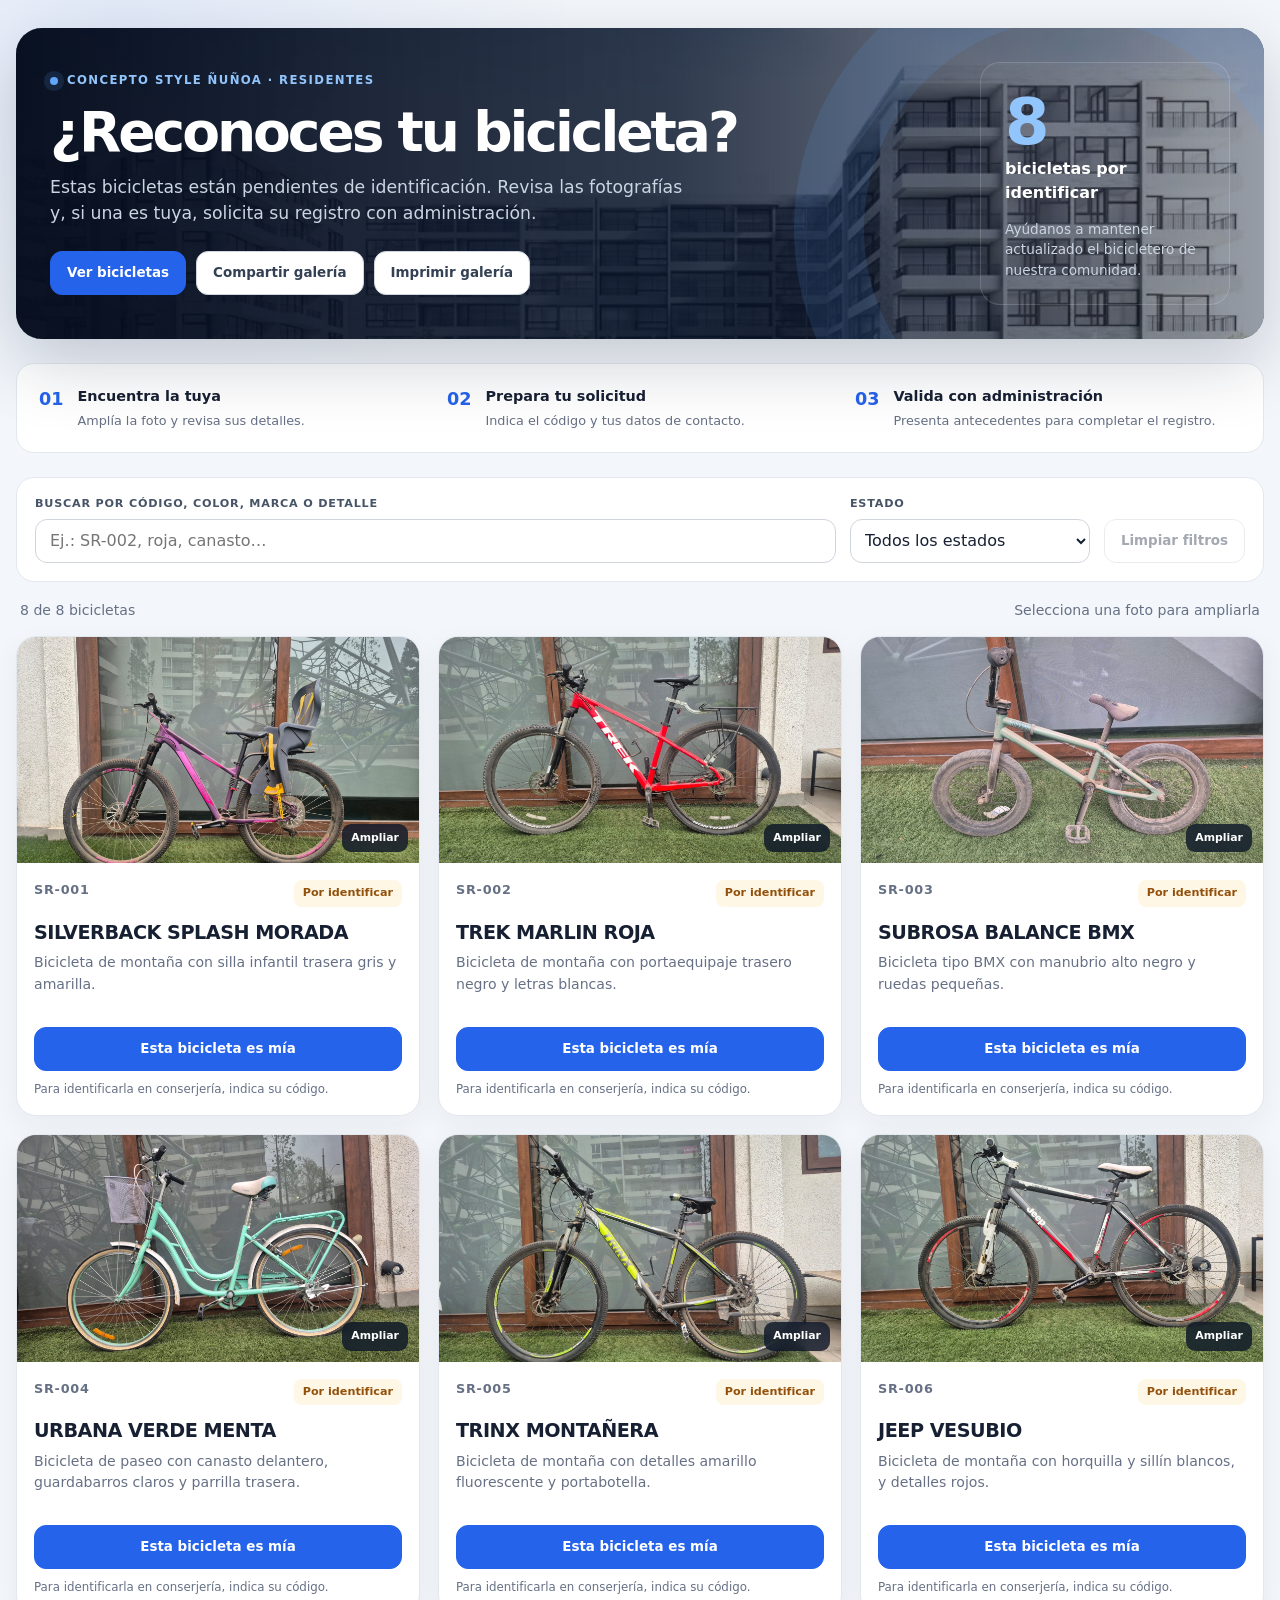
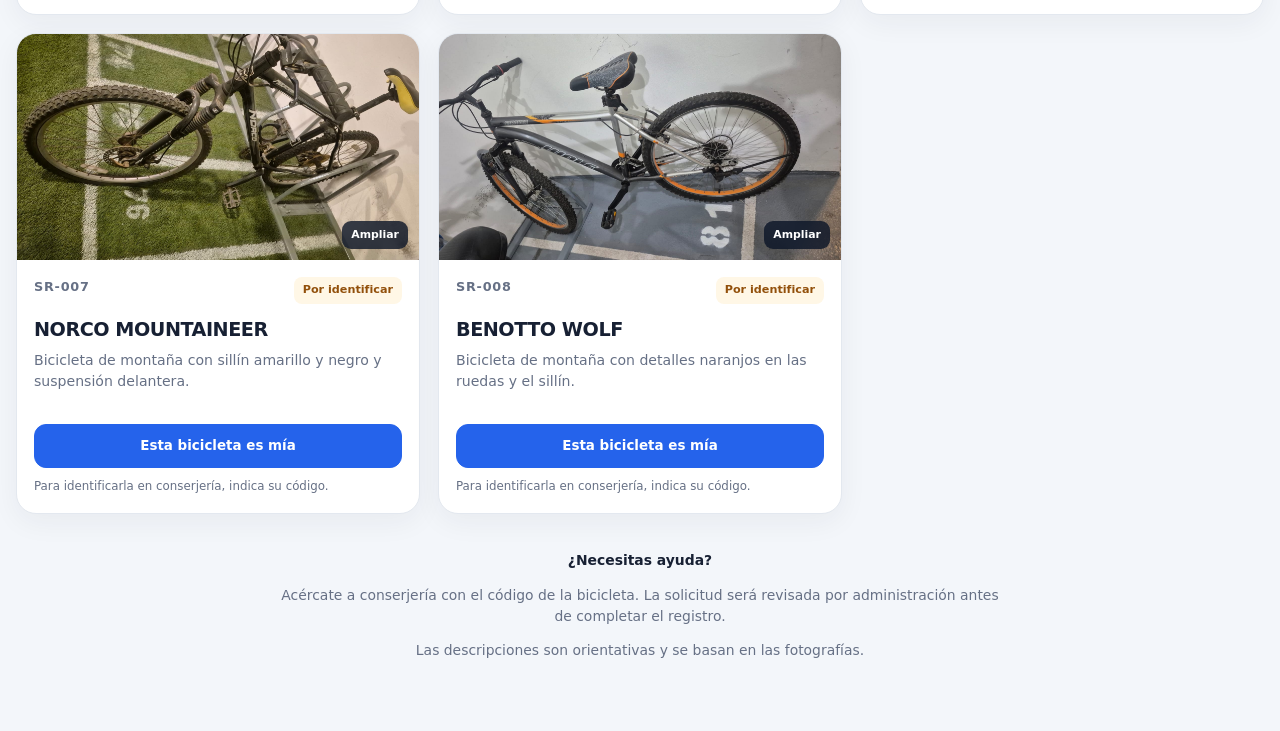
==== por-identificar.html @ 9481376e "Actualizacion" ====
<!doctype html>
<html lang="es">
<head>
  <meta charset="UTF-8">
  <meta name="viewport" content="width=device-width,initial-scale=1">
  <meta name="description" content="Revisa las bicicletas pendientes de identificación de Concepto Style Ñuñoa y solicita su registro con administración.">
  <title>¿Reconoces tu bicicleta? · Concepto Style</title>
  <link rel="stylesheet" href="./styles.css">
  <link rel="stylesheet" href="./por-identificar.css">
  <script src="./por-identificar-data.js" defer></script>
  <script src="./por-identificar.js" defer></script>
</head>
<body class="identification-page">
  <a class="skip" href="#galeria">Saltar a las bicicletas</a>
  <main class="page">
    <header class="hero">
      <div class="hero-inner identification-hero">
        <div>
          <p class="eyebrow">Concepto Style Ñuñoa · Residentes</p>
          <h1>¿Reconoces tu bicicleta?</h1>
          <p class="intro">Estas bicicletas están pendientes de identificación. Revisa las fotografías y, si una es tuya, solicita su registro con administración.</p>
          <div class="hero-actions"><a class="button primary-button" href="#galeria">Ver bicicletas</a><button class="button" id="shareGallery" type="button">Compartir galería</button><button class="button" id="printGallery" type="button">Imprimir galería</button></div>
        </div>
        <aside class="identification-summary"><strong id="pendingCount">—</strong><span>bicicletas por identificar</span><p>Ayúdanos a mantener actualizado el bicicletero de nuestra comunidad.</p></aside>
      </div>
    </header>
    <ol class="claim-steps" aria-label="Cómo identificar tu bicicleta">
      <li><b>01</b><div><strong>Encuentra la tuya</strong><span>Amplía la foto y revisa sus detalles.</span></div></li>
      <li><b>02</b><div><strong>Prepara tu solicitud</strong><span>Indica el código y tus datos de contacto.</span></div></li>
      <li><b>03</b><div><strong>Valida con administración</strong><span>Presenta antecedentes para completar el registro.</span></div></li>
    </ol>
    <section class="gallery-controls" aria-label="Buscar bicicletas">
      <div class="field"><label for="bikeSearch">Buscar por código, color, marca o detalle</label><input class="control" id="bikeSearch" type="search" placeholder="Ej.: SR-002, roja, canasto…" autocomplete="off"></div>
      <div class="field"><label for="bikeStatus">Estado</label><select class="control" id="bikeStatus"><option value="">Todos los estados</option><option value="pendiente">Por identificar</option><option value="revision">Solicitud en revisión</option><option value="registrada">Registrada</option></select></div>
      <button class="button" id="resetGallery" type="button" disabled>Limpiar filtros</button>
    </section>
    <div class="results"><p id="gallerySummary" aria-live="polite">Cargando fotografías…</p><span>Selecciona una foto para ampliarla</span></div>
    <section class="cards identification-cards" id="galeria" aria-label="Bicicletas por identificar" aria-busy="true"></section>
    <noscript><p class="notice">Activa JavaScript para ver la galería. También puedes consultar las fotografías en conserjería.</p></noscript>
    <footer class="identification-footer"><strong>¿Necesitas ayuda?</strong><p>Acércate a conserjería con el código de la bicicleta. La solicitud será revisada por administración antes de completar el registro.</p><p>Las descripciones son orientativas y se basan en las fotografías.</p></footer>
  </main>

  <dialog class="viewer" id="photoViewer" aria-labelledby="photoCaption">
    <div class="viewer-shell"><button class="viewer-close" id="closePhoto" type="button" aria-label="Cerrar imagen">×</button><img class="viewer-image" id="fullPhoto" alt=""><p class="viewer-caption" id="photoCaption"></p><div class="photo-navigation" id="photoNavigation" hidden><button class="button" id="previousPhoto" type="button">Anterior</button><span id="photoPosition"></span><button class="button" id="nextPhoto" type="button">Siguiente</button></div></div>
  </dialog>

  <dialog class="claim-dialog" id="claimDialog" aria-labelledby="claimTitle" aria-describedby="claimIntro">
    <div class="claim-heading"><p class="eyebrow">Solicitud de identificación</p><button class="button" id="closeClaim" type="button" aria-label="Cerrar solicitud">Cerrar</button></div>
    <h2 id="claimTitle">Esta bicicleta es mía</h2>
    <p id="claimIntro"></p>
    <form id="claimForm">
      <div class="claim-fields">
        <div class="field"><label for="claimName">Nombre completo</label><input class="control" id="claimName" name="nombre" required maxlength="100" autocomplete="name"></div>
        <div class="field"><label for="claimApartment">Departamento</label><input class="control" id="claimApartment" name="departamento" required maxlength="20" autocomplete="off"></div>
        <div class="field full-field"><label for="claimContact">Teléfono o correo de contacto</label><input class="control" id="claimContact" name="contacto" required maxlength="120" autocomplete="off"></div>
        <div class="field full-field"><label for="claimEvidence">¿Cómo puedes acreditar que es tuya?</label><textarea class="control" id="claimEvidence" name="antecedentes" required minlength="10" maxlength="1000" rows="3" placeholder="Ej.: tengo una fotografía anterior o la llave del candado. Presenta esos antecedentes a administración."></textarea></div>
      </div>
      <label class="claim-consent"><input id="claimConsent" type="checkbox" required> Entiendo que administración debe verificar la propiedad antes de completar el registro.</label>
      <p class="privacy-note">Tus datos no se publican ni se guardan en esta galería. Se usan para preparar el mensaje que tú entregarás a administración.</p>
      <button class="button primary-button" type="submit">Preparar solicitud</button>
    </form>
    <section class="claim-result" id="claimResult" hidden aria-labelledby="resultTitle">
      <h3 id="resultTitle" tabindex="-1">Solicitud preparada · aún no enviada</h3>
      <p id="deliveryHelp">Copia el mensaje y envialo al WhatsApp de conserjería.</p>
      <label for="claimMessage">Mensaje para conserjería</label><textarea class="control" id="claimMessage" readonly rows="9"></textarea>
      <div class="claim-actions"><button class="button primary-button" id="copyClaim" type="button">Copiar solicitud</button><a class="button whatsapp-button" id="whatsappClaim" target="_blank" rel="noopener noreferrer" hidden>Abrir WhatsApp de conserjería</a></div>
      <p id="claimFeedback" class="action-feedback" role="status"></p>
    </section>
  </dialog>

  <dialog class="claim-dialog share-dialog" id="shareDialog" aria-labelledby="shareTitle">
    <h2 id="shareTitle">Compartir con residentes</h2><p id="shareHelp"></p>
    <label for="galleryLink">Enlace de la galería</label><input class="control" id="galleryLink" readonly>
    <div class="claim-actions"><button class="button primary-button" id="copyGalleryLink" type="button">Copiar enlace</button><button class="button" id="closeShare" type="button">Cerrar</button></div><p id="shareFeedback" role="status"></p>
  </dialog>
</body>
</html>
---- styles.css ----
:root{color-scheme:light;--ink:#172033;--muted:#667085;--line:#e3e8ef;--panel:#fff;--canvas:#f3f6fa;--navy:#0b1730;--blue:#2563eb;--blue-soft:#eff6ff;--green:#0f9f6e;--green-soft:#ecfdf5;--amber:#b85f06;--amber-soft:#fff7e6;--danger:#b42318;--shadow:0 18px 50px rgba(29,41,57,.08)}
*{box-sizing:border-box}html{scroll-behavior:smooth}html,body{max-width:100%;overflow-x:hidden}
body{margin:0;min-height:100vh;background:radial-gradient(circle at 10% 0%,rgba(37,99,235,.08),transparent 28rem),var(--canvas);color:var(--ink);font-family:Inter,ui-sans-serif,system-ui,-apple-system,'Segoe UI',sans-serif;line-height:1.5}
button,input,select{font:inherit}.skip{position:fixed;top:10px;left:10px;z-index:100;padding:9px 13px;border-radius:9px;background:#fff;color:var(--blue);font-weight:800;transform:translateY(-160%)}.skip:focus{transform:none}
.page{width:min(1440px,calc(100% - 32px));margin:auto;padding:28px 0 56px}
.hero{position:relative;isolation:isolate;overflow:hidden;border-radius:26px;background:var(--navy);box-shadow:0 24px 70px rgba(11,23,48,.2);color:#fff}
.hero:before{position:absolute;inset:0;z-index:-2;background:linear-gradient(90deg,rgba(5,13,30,.98),rgba(7,20,43,.84) 52%,rgba(7,20,43,.42)),url('./images/edificio.png') center/cover;content:''}
.hero:after{position:absolute;right:-90px;bottom:-170px;z-index:-1;width:420px;height:420px;border:70px solid rgba(96,165,250,.13);border-radius:50%;content:''}
.hero-inner{display:grid;grid-template-columns:minmax(0,1fr) minmax(420px,.85fr);gap:36px;align-items:end;min-height:270px;padding:34px}
.eyebrow{display:flex;gap:9px;align-items:center;margin:0 0 14px;color:#93c5fd;font-size:.73rem;font-weight:850;letter-spacing:.12em;text-transform:uppercase}.eyebrow:before{width:8px;height:8px;border-radius:50%;background:#60a5fa;box-shadow:0 0 0 6px rgba(96,165,250,.13);content:''}
h1{margin:0;font-size:clamp(2rem,4vw,3.65rem);line-height:1.02;letter-spacing:-.055em}.intro{max-width:640px;margin:15px 0 0;color:#cbd5e1;font-size:clamp(.95rem,1.5vw,1.08rem)}.meta{display:flex;flex-wrap:wrap;gap:8px 18px;margin-top:22px;color:#94a3b8;font-size:.78rem}
.stats{display:grid;grid-template-columns:repeat(2,minmax(0,1fr));gap:12px}.stat{min-height:92px;padding:16px 18px;border:1px solid rgba(255,255,255,.13);border-radius:16px;background:rgba(9,20,42,.72);backdrop-filter:blur(14px)}.stat span{display:block;margin-bottom:4px;color:#9fb0c8;font-size:.7rem;font-weight:800;letter-spacing:.07em;text-transform:uppercase}.stat strong{font-size:1.8rem;letter-spacing:-.04em}.stat.occupied strong{color:#6ee7b7}.stat.available strong{color:#fda4af}.stat.visible strong{color:#93c5fd}
.toolbar{position:sticky;top:12px;z-index:20;display:grid;grid-template-columns:minmax(250px,1.4fr) repeat(3,minmax(150px,.65fr)) auto;gap:12px;align-items:end;margin-top:22px;padding:18px;border:1px solid rgba(227,232,239,.9);border-radius:20px;background:rgba(255,255,255,.94);box-shadow:var(--shadow);backdrop-filter:blur(16px)}
.field{min-width:0}.field label{display:block;margin-bottom:6px;color:#475467;font-size:.7rem;font-weight:850;letter-spacing:.07em;text-transform:uppercase}.control{width:100%;min-width:0;max-width:100%;height:44px;border:1px solid #d0d5dd;border-radius:12px;outline:0;background:#fff;color:var(--ink)}input.control{padding:0 14px}select.control{padding:0 10px}.control:focus{border-color:#84adff;box-shadow:0 0 0 4px rgba(37,99,235,.12)}
.button{height:44px;padding:0 16px;border:1px solid #d0d5dd;border-radius:12px;background:#fff;color:#344054;cursor:pointer;font-size:.84rem;font-weight:800;white-space:nowrap}.button:hover:not(:disabled){background:#f8fafc}.button:disabled{cursor:default;opacity:.45}
.results{display:flex;gap:18px;align-items:center;justify-content:space-between;min-height:54px;padding:14px 4px 10px;color:var(--muted);font-size:.88rem}.results strong{color:#344054}.legend{display:flex;gap:14px}.legend span{display:flex;gap:7px;align-items:center}.dot{width:8px;height:8px;border-radius:50%;background:var(--green)}.dot.free{background:var(--danger)}
.notice{margin-bottom:18px;padding:16px 18px;border:1px solid #fda29b;border-radius:14px;background:#fff1f0;color:var(--danger)}.cards{display:grid;grid-template-columns:repeat(auto-fill,minmax(min(100%,300px),1fr));gap:18px}
.card{display:flex;min-width:0;min-height:390px;overflow:hidden;flex-direction:column;border:1px solid var(--line);border-radius:20px;background:var(--panel);box-shadow:0 8px 28px rgba(29,41,57,.055);transition:.2s}.card:hover{border-color:#c8d3e1;box-shadow:0 18px 42px rgba(29,41,57,.11);transform:translateY(-3px)}
.media{position:relative;display:grid;height:178px;overflow:hidden;place-items:center;background:linear-gradient(135deg,rgba(37,99,235,.08),transparent),#e9eef5}.media img{width:100%;height:100%;object-fit:cover;transition:transform .35s}.card:hover .media img{transform:scale(1.035)}
.image-button{position:relative;width:100%;height:100%;overflow:hidden;padding:0;border:0;background:transparent;cursor:zoom-in}.image-button:focus-visible{outline:4px solid #60a5fa;outline-offset:-4px}.default-media img{object-fit:contain;padding:24px}.zoom-hint{position:absolute;right:11px;bottom:11px;padding:6px 9px;border-radius:9px;background:rgba(8,18,38,.78);color:#fff;font-size:.68rem;font-weight:800;opacity:0;transform:translateY(5px);transition:.2s;backdrop-filter:blur(7px)}.image-button:hover .zoom-hint,.image-button:focus-visible .zoom-hint{opacity:1;transform:none}
.fallback{max-width:240px;padding:18px;color:#7a889b;text-align:center;font-size:.8rem}.fallback b{display:block;font-size:1.6rem;opacity:.55}
.card-body{display:flex;flex:1;flex-direction:column;padding:17px}.card-top{display:flex;gap:14px;align-items:flex-start;justify-content:space-between}.space-label{display:block;color:#98a2b3;font-size:.66rem;font-weight:850;letter-spacing:.1em;text-transform:uppercase}.space-number{margin:0;font-size:1.55rem;line-height:1.1;letter-spacing:-.04em}
.badge{display:inline-flex;gap:7px;align-items:center;padding:6px 9px;border-radius:999px;background:transparent;color:#08734f;font-size:.65rem;font-weight:900;letter-spacing:.04em}.badge:before{width:7px;height:7px;border-radius:50%;background:var(--green);content:''}.badge.free{background:transparent;color:var(--danger)}.badge.free:before{background:var(--danger)}
.zone{align-self:flex-start;margin:15px 0 13px;padding:6px 9px;border-radius:8px;background:var(--blue-soft);color:#1d4ed8;font-size:.68rem;font-weight:850}.details{display:grid;grid-template-columns:1fr 1fr;margin:0;border-top:1px solid #edf0f4}.detail{min-width:0;padding:11px 8px 9px 0;border-bottom:1px solid #edf0f4}.detail:nth-child(even){padding-left:10px}.detail dt{margin:0 0 2px;color:#98a2b3;font-size:.67rem}.detail dd{overflow-wrap:anywhere;margin:0;color:#344054;font-size:.8rem;font-weight:680}.detail dd.missing{color:#b2bac6;font-weight:520}
.observation{margin:13px 0 0;padding:10px 11px;border-left:3px solid #f59e0b;border-radius:0 9px 9px 0;background:#fffbeb;color:#7c4a03;font-size:.74rem}.state{grid-column:1/-1;padding:60px 24px;border:1px dashed #cbd5e1;border-radius:20px;background:rgba(255,255,255,.66);color:var(--muted);text-align:center}.state strong{display:block;margin-bottom:4px;color:#344054}.spinner{width:28px;height:28px;margin:0 auto 12px;border:3px solid #dbe4f0;border-top-color:var(--blue);border-radius:50%;animation:spin .8s linear infinite}
.viewer{width:min(94vw,1100px);max-width:none;padding:0;border:0;border-radius:20px;background:#071227;color:#fff;box-shadow:0 30px 100px rgba(2,6,23,.5)}.viewer::backdrop{background:rgba(2,6,23,.82);backdrop-filter:blur(5px)}.viewer-shell{position:relative;display:grid;min-height:260px;place-items:center;padding:48px 24px 18px}.viewer-image{display:block;max-width:100%;max-height:78vh;border-radius:12px;object-fit:contain}.viewer-close{position:absolute;top:12px;right:12px;width:38px;height:38px;border:1px solid rgba(255,255,255,.2);border-radius:50%;background:rgba(255,255,255,.1);color:#fff;cursor:pointer;font-size:1.45rem;line-height:1}.viewer-close:hover,.viewer-close:focus-visible{background:#fff;color:#071227}.viewer-caption{margin:14px 0 0;color:#cbd5e1;font-size:.84rem;text-align:center}
[hidden]{display:none!important}@keyframes spin{to{transform:rotate(360deg)}}
@media(max-width:1060px){.hero-inner{grid-template-columns:1fr}.toolbar{grid-template-columns:1fr 1fr}.search-field{grid-column:1/-1}}
@media(max-width:680px){.page{width:calc(100% - 20px);padding-top:10px}.hero{border-radius:20px}.hero-inner{min-height:0;padding:25px 20px}.stat{min-height:78px;padding:13px}.stat strong{font-size:1.45rem}.toolbar{position:static;grid-template-columns:1fr;padding:14px}.search-field{grid-column:auto}.results{align-items:flex-start;flex-direction:column;gap:7px}.cards{grid-template-columns:1fr}}
@media(prefers-reduced-motion:reduce){*,*:before,*:after{scroll-behavior:auto!important;transition-duration:.01ms!important;animation-duration:.01ms!important}}

.card .space-label,.card .detail dt,.card .detail dd.missing{color:#667085}

/* Sello junto al estado ocupado. */
.badge{min-height:40px;flex-shrink:0;white-space:nowrap}
.badge:not(.free)::before{content:none}
.verified-icon{display:block;width:28px;height:28px;flex-shrink:0}

/* Acceso destacado a la galeria para residentes. */
a.button{display:inline-flex;align-items:center;justify-content:center;text-decoration:none}
.primary-button{background:var(--blue);border-color:var(--blue);color:#fff}
.primary-button:hover:not(:disabled){background:#1d4ed8;border-color:#1d4ed8;color:#fff}
.identify-banner{display:flex;align-items:center;justify-content:space-between;gap:20px;margin-top:22px;padding:20px 24px;border:1px solid #dbe5f3;border-radius:18px;background:#eff6ff;animation:identify-highlight 2.4s ease-in-out infinite}
.identify-banner strong{color:var(--navy);font-size:1.1rem}.identify-banner p{margin:4px 0 0;color:#475467;font-size:.85rem}
button:focus-visible,a:focus-visible{outline:3px solid #60a5fa;outline-offset:3px}
@keyframes identify-highlight{
  0%,15%,100%{background-color:#eff6ff;border-color:#bfdbfe;box-shadow:0 0 0 0 rgba(59,130,246,0),0 4px 16px rgba(37,99,235,.03)}
  45%,65%{background-color:#bfdbfe;border-color:#60a5fa;box-shadow:0 0 0 3px rgba(59,130,246,.12),0 6px 20px rgba(37,99,235,.10)}
}
@media(max-width:680px){.identify-banner{align-items:stretch;flex-direction:column;padding:18px}.identify-banner .button{height:auto;min-height:44px;white-space:normal;text-align:center}}
@media(prefers-reduced-motion:reduce){.identify-banner{animation:none!important;background-color:#eff6ff;border-color:#dbe5f3}}
---- por-identificar.css ----
.identification-hero{grid-template-columns:minmax(0,1fr) 250px;align-items:center;min-height:310px}
.identification-hero h1{max-width:720px;font-size:clamp(2.2rem,4.3vw,3.8rem)}
.hero-actions,.claim-actions,.photo-navigation{display:flex;flex-wrap:wrap;gap:10px;align-items:center;margin-top:24px}
.identification-summary{padding:24px;border:1px solid #ffffff25;border-radius:20px;background:#ffffff09}
.identification-summary strong{display:block;font-size:4rem;line-height:1.1;color:#93c5fd;letter-spacing:-.06em}
.identification-summary span{font-weight:700}.identification-summary p{color:#cbd5e1;font-size:.85rem;margin-bottom:0}
.claim-steps{display:grid;grid-template-columns:repeat(3,1fr);gap:22px;list-style:none;margin:24px 0;padding:22px;background:#fff;border:1px solid var(--line);border-radius:18px}
.claim-steps li{display:flex;gap:14px;align-items:flex-start}.claim-steps b{color:var(--blue);font-size:1.1rem}.claim-steps strong,.claim-steps span{display:block}.claim-steps strong{font-size:.9rem}.claim-steps span{margin-top:3px;color:var(--muted);font-size:.8rem}
.gallery-controls{display:grid;grid-template-columns:1fr 240px auto;gap:14px;align-items:end;padding:18px;border:1px solid var(--line);border-radius:18px;background:#fff}
.identification-page .results p{margin:0}.identification-cards{grid-template-columns:repeat(auto-fill,minmax(min(100%,340px),1fr))}
.identification-cards .media{height:auto;aspect-ratio:16/9}.identification-cards .media img{object-fit:contain}.identification-cards .zoom-hint{opacity:1;transform:none}
.identification-cards .card{min-height:0}.bike-code{font-weight:850;font-size:.8rem;color:var(--muted);letter-spacing:.06em}
.bike-title{margin:12px 0 5px;font-size:1.2rem;letter-spacing:-.025em}.bike-description{margin:0 0 16px;color:var(--muted);font-size:.88rem;flex:1}
.bike-state{display:inline-flex;padding:5px 9px;border-radius:8px;background:var(--amber-soft);color:#92500b;font-weight:750;font-size:.7rem}.bike-state.revision{background:#eff6ff;color:#1d4ed8}.bike-state.registrada{background:var(--green-soft);color:#08734f}
.bike-claim{width:100%;margin-top:16px}.bike-caption{margin:10px 0 0;color:var(--muted);font-size:.74rem}.identification-footer{max-width:720px;margin:36px auto 0;text-align:center;color:var(--muted);font-size:.87rem}.identification-footer strong{color:var(--ink)}
.claim-dialog{width:min(620px,calc(100% - 24px));max-height:90vh;padding:26px;border:1px solid var(--line);border-radius:20px;color:var(--ink);background:#fff;box-shadow:var(--shadow)}
.claim-dialog::backdrop{background:#071227bf;backdrop-filter:blur(4px)}.claim-heading{display:flex;align-items:center;justify-content:space-between;gap:10px}.claim-heading .eyebrow{color:#1d4ed8;margin:0}.claim-heading .eyebrow:before{display:none}.claim-dialog h2{margin:18px 0 8px;font-size:1.65rem;letter-spacing:-.04em}.claim-dialog p{color:var(--muted);font-size:.87rem}
.claim-fields{display:grid;grid-template-columns:1fr 120px;gap:14px;margin-top:22px}.full-field{grid-column:1/-1}textarea.control{height:auto;padding:12px;resize:vertical;font:inherit;font-size:.9rem}.claim-consent{display:flex;gap:10px;align-items:flex-start;margin:18px 0 0;font-size:.83rem}.claim-consent input{margin-top:4px;accent-color:var(--blue);flex-shrink:0}.privacy-note{font-size:.78rem!important}.claim-result{margin-top:24px;padding-top:16px;border-top:1px solid var(--line)}.claim-result h3{font-size:1.05rem}.claim-result label,.share-dialog label{display:block;font-size:.8rem;margin-bottom:8px;font-weight:700}.claim-result textarea{background:#f8fafc}.claim-actions{margin-top:14px}.claim-actions .button{white-space:normal;height:auto;min-height:44px;text-align:center}.whatsapp-button{background:#08734f;color:white;border-color:#08734f}.whatsapp-button:hover{color:#08734f}.action-feedback{min-height:1.3em}.photo-navigation{justify-content:center;color:white}.identification-cards .card:target{outline:3px solid var(--blue);outline-offset:4px;scroll-margin-top:20px}
@media(max-width:800px){.identification-hero{grid-template-columns:1fr;gap:22px}.identification-summary{display:none}.claim-steps{grid-template-columns:1fr;gap:18px}.gallery-controls{grid-template-columns:1fr 1fr}.gallery-controls .field:first-child{grid-column:1/-1}}
@media(max-width:480px){.claim-dialog{padding:18px}.claim-fields{grid-template-columns:1fr}.full-field{grid-column:auto}.gallery-controls{grid-template-columns:1fr}.hero-actions .button{width:100%}.claim-heading .eyebrow{font-size:.62rem}.card-top{gap:8px}}
@media print{body{background:white!important}.page{width:100%;padding:0}.hero{background:white;color:#172033;box-shadow:none;border:0}.hero:before,.hero:after,.hero-actions,.identification-summary,.claim-steps,.gallery-controls,.results,.bike-claim,.zoom-hint,.skip,dialog{display:none!important}.hero-inner{display:block;min-height:0;padding:0 0 16px}.identification-hero h1{font-size:25pt}.intro,.eyebrow{color:#344054}.identification-cards{display:grid;grid-template-columns:1fr 1fr;gap:12px}.card{break-inside:avoid;box-shadow:none;transform:none!important}.card-body{padding:12px}.bike-title{font-size:12pt}.bike-description,.bike-caption{font-size:9pt}.identification-footer{margin:20px auto;font-size:10pt}.identification-cards .card:target{outline:none}}
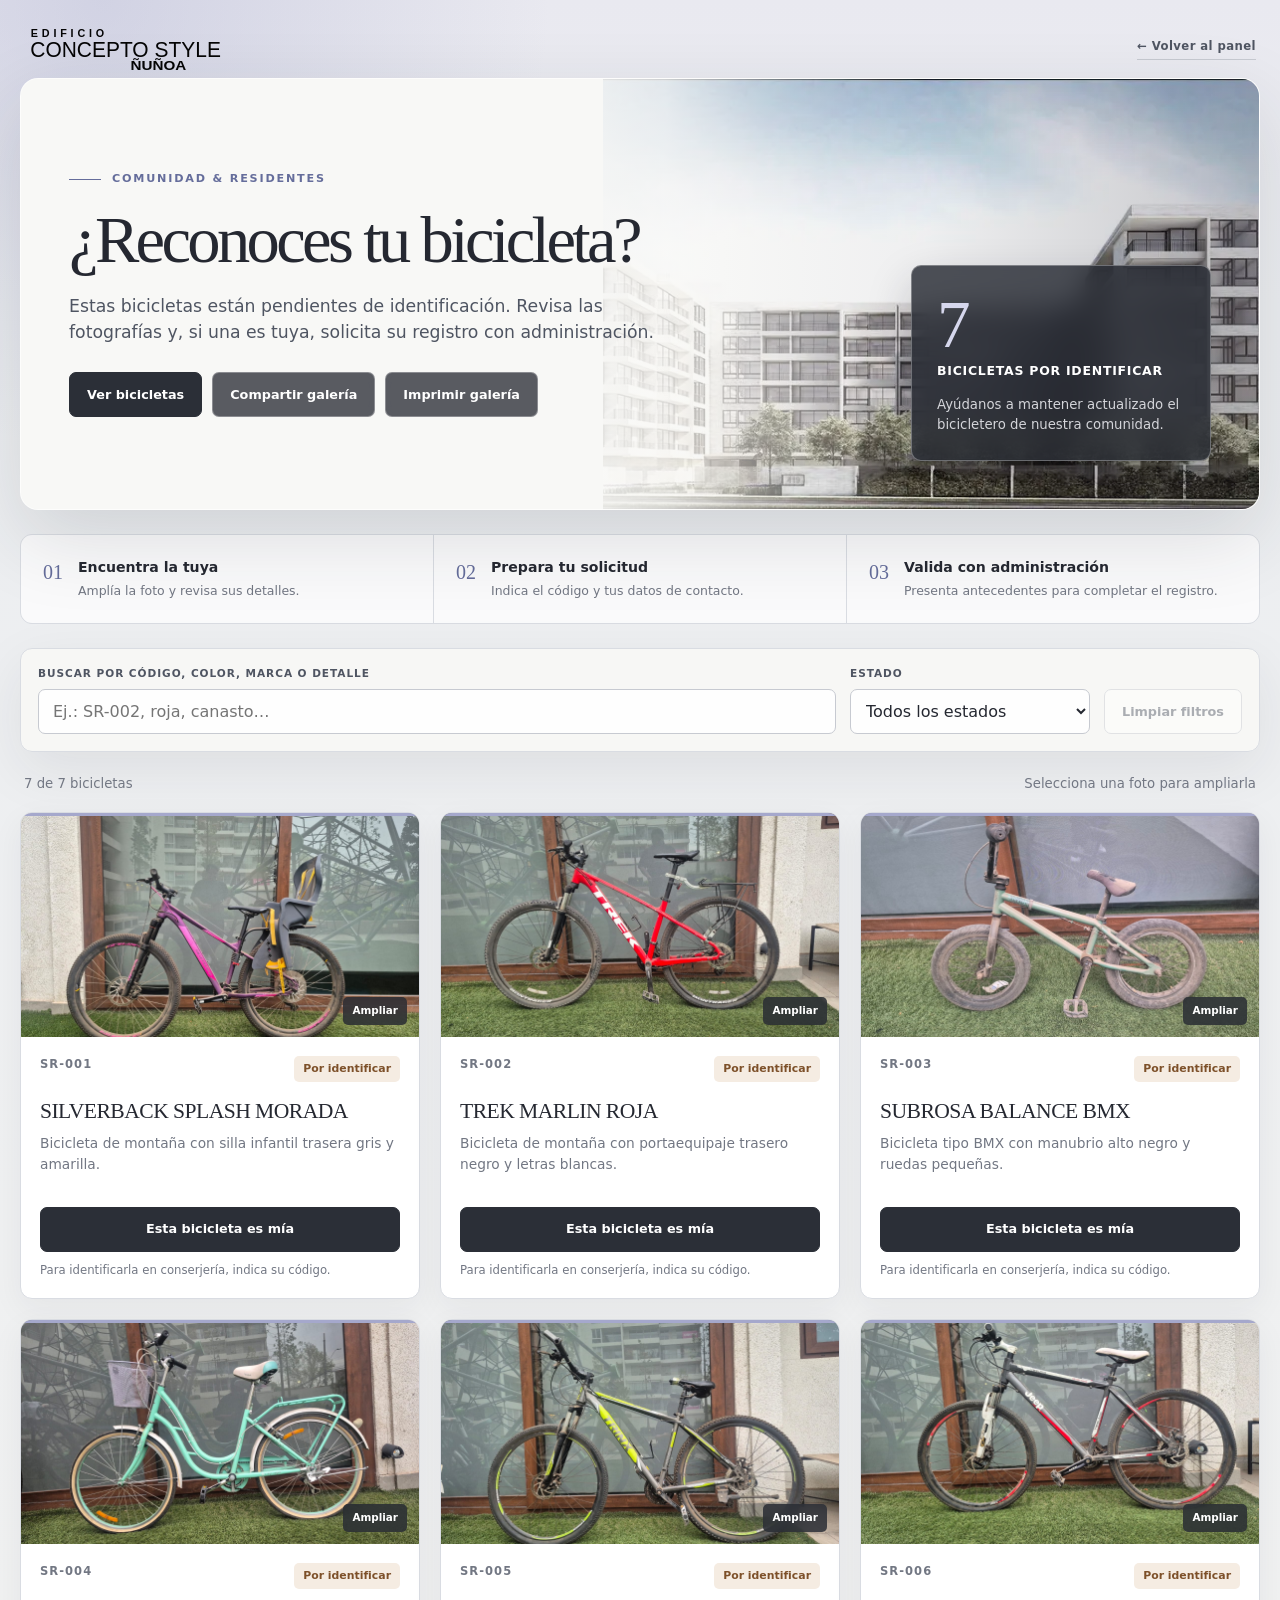
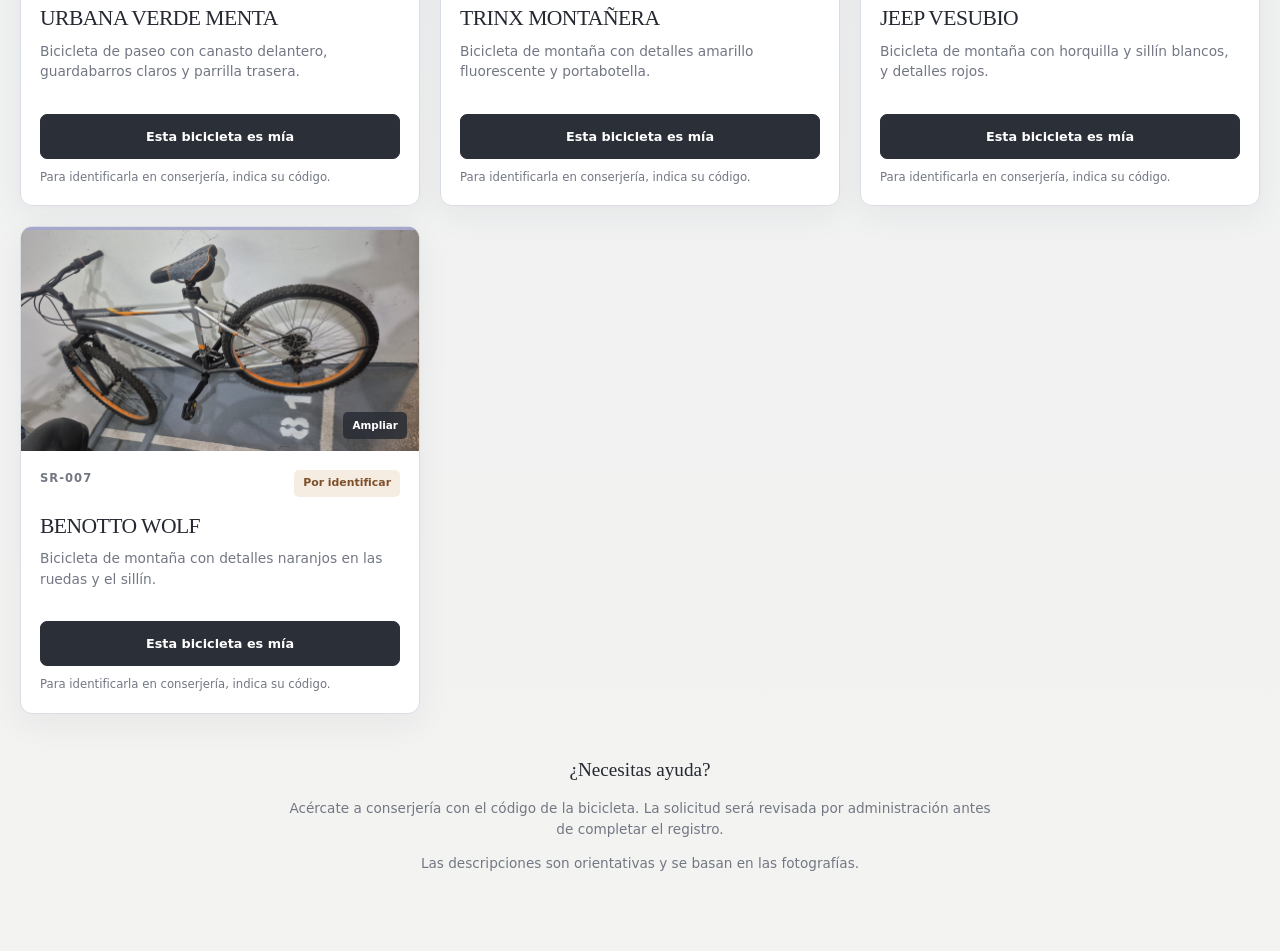
==== commit 85d94c9b: "Cambio de aspecto" ====
--- a/por-identificar.html
+++ b/por-identificar.html
@@ -13,10 +13,16 @@
 <body class="identification-page">
   <a class="skip" href="#galeria">Saltar a las bicicletas</a>
   <main class="page">
+    <nav class="site-header" aria-label="Identidad del edificio">
+      <a class="brand" href="./index.html" aria-label="Concepto Style Ñuñoa · Inicio">
+        <img class="brand-logo" src="./images/logo-concepto-style.svg" alt="Edificio Concepto Style Ñuñoa">
+      </a>
+      <a class="header-link" href="./index.html">← Volver al panel</a>
+    </nav>
     <header class="hero">
       <div class="hero-inner identification-hero">
-        <div>
-          <p class="eyebrow">Concepto Style Ñuñoa · Residentes</p>
+        <div class="hero-copy">
+          <p class="eyebrow">Comunidad &amp; residentes</p>
           <h1>¿Reconoces tu bicicleta?</h1>
           <p class="intro">Estas bicicletas están pendientes de identificación. Revisa las fotografías y, si una es tuya, solicita su registro con administración.</p>
           <div class="hero-actions"><a class="button primary-button" href="#galeria">Ver bicicletas</a><button class="button" id="shareGallery" type="button">Compartir galería</button><button class="button" id="printGallery" type="button">Imprimir galería</button></div>
--- a/styles.css
+++ b/styles.css
@@ -1,51 +1,334 @@
-:root{color-scheme:light;--ink:#172033;--muted:#667085;--line:#e3e8ef;--panel:#fff;--canvas:#f3f6fa;--navy:#0b1730;--blue:#2563eb;--blue-soft:#eff6ff;--green:#0f9f6e;--green-soft:#ecfdf5;--amber:#b85f06;--amber-soft:#fff7e6;--danger:#b42318;--shadow:0 18px 50px rgba(29,41,57,.08)}
-*{box-sizing:border-box}html{scroll-behavior:smooth}html,body{max-width:100%;overflow-x:hidden}
-body{margin:0;min-height:100vh;background:radial-gradient(circle at 10% 0%,rgba(37,99,235,.08),transparent 28rem),var(--canvas);color:var(--ink);font-family:Inter,ui-sans-serif,system-ui,-apple-system,'Segoe UI',sans-serif;line-height:1.5}
-button,input,select{font:inherit}.skip{position:fixed;top:10px;left:10px;z-index:100;padding:9px 13px;border-radius:9px;background:#fff;color:var(--blue);font-weight:800;transform:translateY(-160%)}.skip:focus{transform:none}
-.page{width:min(1440px,calc(100% - 32px));margin:auto;padding:28px 0 56px}
-.hero{position:relative;isolation:isolate;overflow:hidden;border-radius:26px;background:var(--navy);box-shadow:0 24px 70px rgba(11,23,48,.2);color:#fff}
-.hero:before{position:absolute;inset:0;z-index:-2;background:linear-gradient(90deg,rgba(5,13,30,.98),rgba(7,20,43,.84) 52%,rgba(7,20,43,.42)),url('./images/edificio.png') center/cover;content:''}
-.hero:after{position:absolute;right:-90px;bottom:-170px;z-index:-1;width:420px;height:420px;border:70px solid rgba(96,165,250,.13);border-radius:50%;content:''}
-.hero-inner{display:grid;grid-template-columns:minmax(0,1fr) minmax(420px,.85fr);gap:36px;align-items:end;min-height:270px;padding:34px}
-.eyebrow{display:flex;gap:9px;align-items:center;margin:0 0 14px;color:#93c5fd;font-size:.73rem;font-weight:850;letter-spacing:.12em;text-transform:uppercase}.eyebrow:before{width:8px;height:8px;border-radius:50%;background:#60a5fa;box-shadow:0 0 0 6px rgba(96,165,250,.13);content:''}
-h1{margin:0;font-size:clamp(2rem,4vw,3.65rem);line-height:1.02;letter-spacing:-.055em}.intro{max-width:640px;margin:15px 0 0;color:#cbd5e1;font-size:clamp(.95rem,1.5vw,1.08rem)}.meta{display:flex;flex-wrap:wrap;gap:8px 18px;margin-top:22px;color:#94a3b8;font-size:.78rem}
-.stats{display:grid;grid-template-columns:repeat(2,minmax(0,1fr));gap:12px}.stat{min-height:92px;padding:16px 18px;border:1px solid rgba(255,255,255,.13);border-radius:16px;background:rgba(9,20,42,.72);backdrop-filter:blur(14px)}.stat span{display:block;margin-bottom:4px;color:#9fb0c8;font-size:.7rem;font-weight:800;letter-spacing:.07em;text-transform:uppercase}.stat strong{font-size:1.8rem;letter-spacing:-.04em}.stat.occupied strong{color:#6ee7b7}.stat.available strong{color:#fda4af}.stat.visible strong{color:#93c5fd}
-.toolbar{position:sticky;top:12px;z-index:20;display:grid;grid-template-columns:minmax(250px,1.4fr) repeat(3,minmax(150px,.65fr)) auto;gap:12px;align-items:end;margin-top:22px;padding:18px;border:1px solid rgba(227,232,239,.9);border-radius:20px;background:rgba(255,255,255,.94);box-shadow:var(--shadow);backdrop-filter:blur(16px)}
-.field{min-width:0}.field label{display:block;margin-bottom:6px;color:#475467;font-size:.7rem;font-weight:850;letter-spacing:.07em;text-transform:uppercase}.control{width:100%;min-width:0;max-width:100%;height:44px;border:1px solid #d0d5dd;border-radius:12px;outline:0;background:#fff;color:var(--ink)}input.control{padding:0 14px}select.control{padding:0 10px}.control:focus{border-color:#84adff;box-shadow:0 0 0 4px rgba(37,99,235,.12)}
-.button{height:44px;padding:0 16px;border:1px solid #d0d5dd;border-radius:12px;background:#fff;color:#344054;cursor:pointer;font-size:.84rem;font-weight:800;white-space:nowrap}.button:hover:not(:disabled){background:#f8fafc}.button:disabled{cursor:default;opacity:.45}
-.results{display:flex;gap:18px;align-items:center;justify-content:space-between;min-height:54px;padding:14px 4px 10px;color:var(--muted);font-size:.88rem}.results strong{color:#344054}.legend{display:flex;gap:14px}.legend span{display:flex;gap:7px;align-items:center}.dot{width:8px;height:8px;border-radius:50%;background:var(--green)}.dot.free{background:var(--danger)}
-.notice{margin-bottom:18px;padding:16px 18px;border:1px solid #fda29b;border-radius:14px;background:#fff1f0;color:var(--danger)}.cards{display:grid;grid-template-columns:repeat(auto-fill,minmax(min(100%,300px),1fr));gap:18px}
-.card{display:flex;min-width:0;min-height:390px;overflow:hidden;flex-direction:column;border:1px solid var(--line);border-radius:20px;background:var(--panel);box-shadow:0 8px 28px rgba(29,41,57,.055);transition:.2s}.card:hover{border-color:#c8d3e1;box-shadow:0 18px 42px rgba(29,41,57,.11);transform:translateY(-3px)}
-.media{position:relative;display:grid;height:178px;overflow:hidden;place-items:center;background:linear-gradient(135deg,rgba(37,99,235,.08),transparent),#e9eef5}.media img{width:100%;height:100%;object-fit:cover;transition:transform .35s}.card:hover .media img{transform:scale(1.035)}
-.image-button{position:relative;width:100%;height:100%;overflow:hidden;padding:0;border:0;background:transparent;cursor:zoom-in}.image-button:focus-visible{outline:4px solid #60a5fa;outline-offset:-4px}.default-media img{object-fit:contain;padding:24px}.zoom-hint{position:absolute;right:11px;bottom:11px;padding:6px 9px;border-radius:9px;background:rgba(8,18,38,.78);color:#fff;font-size:.68rem;font-weight:800;opacity:0;transform:translateY(5px);transition:.2s;backdrop-filter:blur(7px)}.image-button:hover .zoom-hint,.image-button:focus-visible .zoom-hint{opacity:1;transform:none}
-.fallback{max-width:240px;padding:18px;color:#7a889b;text-align:center;font-size:.8rem}.fallback b{display:block;font-size:1.6rem;opacity:.55}
-.card-body{display:flex;flex:1;flex-direction:column;padding:17px}.card-top{display:flex;gap:14px;align-items:flex-start;justify-content:space-between}.space-label{display:block;color:#98a2b3;font-size:.66rem;font-weight:850;letter-spacing:.1em;text-transform:uppercase}.space-number{margin:0;font-size:1.55rem;line-height:1.1;letter-spacing:-.04em}
-.badge{display:inline-flex;gap:7px;align-items:center;padding:6px 9px;border-radius:999px;background:transparent;color:#08734f;font-size:.65rem;font-weight:900;letter-spacing:.04em}.badge:before{width:7px;height:7px;border-radius:50%;background:var(--green);content:''}.badge.free{background:transparent;color:var(--danger)}.badge.free:before{background:var(--danger)}
-.zone{align-self:flex-start;margin:15px 0 13px;padding:6px 9px;border-radius:8px;background:var(--blue-soft);color:#1d4ed8;font-size:.68rem;font-weight:850}.details{display:grid;grid-template-columns:1fr 1fr;margin:0;border-top:1px solid #edf0f4}.detail{min-width:0;padding:11px 8px 9px 0;border-bottom:1px solid #edf0f4}.detail:nth-child(even){padding-left:10px}.detail dt{margin:0 0 2px;color:#98a2b3;font-size:.67rem}.detail dd{overflow-wrap:anywhere;margin:0;color:#344054;font-size:.8rem;font-weight:680}.detail dd.missing{color:#b2bac6;font-weight:520}
-.observation{margin:13px 0 0;padding:10px 11px;border-left:3px solid #f59e0b;border-radius:0 9px 9px 0;background:#fffbeb;color:#7c4a03;font-size:.74rem}.state{grid-column:1/-1;padding:60px 24px;border:1px dashed #cbd5e1;border-radius:20px;background:rgba(255,255,255,.66);color:var(--muted);text-align:center}.state strong{display:block;margin-bottom:4px;color:#344054}.spinner{width:28px;height:28px;margin:0 auto 12px;border:3px solid #dbe4f0;border-top-color:var(--blue);border-radius:50%;animation:spin .8s linear infinite}
-.viewer{width:min(94vw,1100px);max-width:none;padding:0;border:0;border-radius:20px;background:#071227;color:#fff;box-shadow:0 30px 100px rgba(2,6,23,.5)}.viewer::backdrop{background:rgba(2,6,23,.82);backdrop-filter:blur(5px)}.viewer-shell{position:relative;display:grid;min-height:260px;place-items:center;padding:48px 24px 18px}.viewer-image{display:block;max-width:100%;max-height:78vh;border-radius:12px;object-fit:contain}.viewer-close{position:absolute;top:12px;right:12px;width:38px;height:38px;border:1px solid rgba(255,255,255,.2);border-radius:50%;background:rgba(255,255,255,.1);color:#fff;cursor:pointer;font-size:1.45rem;line-height:1}.viewer-close:hover,.viewer-close:focus-visible{background:#fff;color:#071227}.viewer-caption{margin:14px 0 0;color:#cbd5e1;font-size:.84rem;text-align:center}
-[hidden]{display:none!important}@keyframes spin{to{transform:rotate(360deg)}}
-@media(max-width:1060px){.hero-inner{grid-template-columns:1fr}.toolbar{grid-template-columns:1fr 1fr}.search-field{grid-column:1/-1}}
-@media(max-width:680px){.page{width:calc(100% - 20px);padding-top:10px}.hero{border-radius:20px}.hero-inner{min-height:0;padding:25px 20px}.stat{min-height:78px;padding:13px}.stat strong{font-size:1.45rem}.toolbar{position:static;grid-template-columns:1fr;padding:14px}.search-field{grid-column:auto}.results{align-items:flex-start;flex-direction:column;gap:7px}.cards{grid-template-columns:1fr}}
-@media(prefers-reduced-motion:reduce){*,*:before,*:after{scroll-behavior:auto!important;transition-duration:.01ms!important;animation-duration:.01ms!important}}
-
-.card .space-label,.card .detail dt,.card .detail dd.missing{color:#667085}
-
-/* Sello junto al estado ocupado. */
-.badge{min-height:40px;flex-shrink:0;white-space:nowrap}
-.badge:not(.free)::before{content:none}
-.verified-icon{display:block;width:28px;height:28px;flex-shrink:0}
-
-/* Acceso destacado a la galeria para residentes. */
-a.button{display:inline-flex;align-items:center;justify-content:center;text-decoration:none}
-.primary-button{background:var(--blue);border-color:var(--blue);color:#fff}
-.primary-button:hover:not(:disabled){background:#1d4ed8;border-color:#1d4ed8;color:#fff}
-.identify-banner{display:flex;align-items:center;justify-content:space-between;gap:20px;margin-top:22px;padding:20px 24px;border:1px solid #dbe5f3;border-radius:18px;background:#eff6ff;animation:identify-highlight 2.4s ease-in-out infinite}
-.identify-banner strong{color:var(--navy);font-size:1.1rem}.identify-banner p{margin:4px 0 0;color:#475467;font-size:.85rem}
-button:focus-visible,a:focus-visible{outline:3px solid #60a5fa;outline-offset:3px}
-@keyframes identify-highlight{
-  0%,15%,100%{background-color:#eff6ff;border-color:#bfdbfe;box-shadow:0 0 0 0 rgba(59,130,246,0),0 4px 16px rgba(37,99,235,.03)}
-  45%,65%{background-color:#bfdbfe;border-color:#60a5fa;box-shadow:0 0 0 3px rgba(59,130,246,.12),0 6px 20px rgba(37,99,235,.10)}
-}
-@media(max-width:680px){.identify-banner{align-items:stretch;flex-direction:column;padding:18px}.identify-banner .button{height:auto;min-height:44px;white-space:normal;text-align:center}}
-@media(prefers-reduced-motion:reduce){.identify-banner{animation:none!important;background-color:#eff6ff;border-color:#dbe5f3}}
+:root {
+  color-scheme: light;
+  --ink: #252831;
+  --ink-soft: #4f5562;
+  --muted: #727783;
+  --line: #d9dce2;
+  --line-strong: #c7cad1;
+  --panel: #fff;
+  --paper: #f8f8f6;
+  --canvas: #eceef1;
+  --charcoal: #2b2f37;
+  --lavender: #a5a8cc;
+  --lavender-deep: #656d9b;
+  --lavender-soft: #ececf5;
+  --green: #3c755e;
+  --green-soft: #e7f1ec;
+  --amber: #a66f3d;
+  --amber-soft: #f5ece2;
+  --danger: #9b4b48;
+  --shadow: 0 18px 55px rgba(37, 40, 49, .08);
+  --shadow-lg: 0 28px 80px rgba(37, 40, 49, .14);
+}
+
+* { box-sizing: border-box; }
+html { scroll-behavior: smooth; }
+html, body { max-width: 100%; overflow-x: hidden; }
+body {
+  margin: 0;
+  min-height: 100vh;
+  background:
+    radial-gradient(circle at 8% 0%, rgba(165, 168, 204, .35), transparent 28rem),
+    linear-gradient(180deg, #e9e9f0 0, var(--canvas) 19rem, #f3f3f1 100%);
+  color: var(--ink);
+  font-family: Inter, ui-sans-serif, system-ui, -apple-system, "Segoe UI", sans-serif;
+  line-height: 1.5;
+}
+
+button, input, select, textarea { font: inherit; }
+.skip {
+  position: fixed;
+  top: 10px;
+  left: 10px;
+  z-index: 100;
+  padding: 9px 13px;
+  border-radius: 6px;
+  background: #fff;
+  color: var(--lavender-deep);
+  font-weight: 800;
+  transform: translateY(-160%);
+}
+.skip:focus { transform: none; }
+.page { width: min(1480px, calc(100% - 40px)); margin: auto; padding: 20px 0 64px; }
+
+.site-header {
+  display: flex;
+  min-height: 58px;
+  align-items: center;
+  justify-content: space-between;
+  gap: 20px;
+  padding: 0 4px;
+}
+.brand { display: inline-flex; align-items: center; color: var(--ink); text-decoration: none; }
+.brand-logo {
+  display: block;
+  width: clamp(176px, 16vw, 228px);
+  height: auto;
+}
+.site-context, .header-link {
+  display: inline-flex;
+  align-items: center;
+  gap: 8px;
+  color: var(--ink-soft);
+  font-size: .73rem;
+  font-weight: 750;
+  letter-spacing: .035em;
+  text-decoration: none;
+}
+.site-context i { width: 7px; height: 7px; border-radius: 50%; background: var(--green); box-shadow: 0 0 0 5px rgba(60, 117, 94, .11); }
+.header-link { padding-bottom: 3px; border-bottom: 1px solid var(--line-strong); }
+.header-link:hover { color: var(--lavender-deep); border-color: var(--lavender-deep); }
+
+.hero {
+  position: relative;
+  isolation: isolate;
+  min-height: 430px;
+  overflow: hidden;
+  border: 1px solid rgba(255, 255, 255, .7);
+  border-radius: 18px;
+  background: var(--paper);
+  box-shadow: var(--shadow-lg);
+}
+.hero::before {
+  position: absolute;
+  inset: 0 0 0 47%;
+  z-index: -2;
+  background: url("./images/edificio.png") center / cover no-repeat;
+  content: "";
+}
+.hero::after {
+  position: absolute;
+  inset: 0;
+  z-index: -1;
+  background: linear-gradient(90deg, var(--paper) 0%, var(--paper) 41%, rgba(248, 248, 246, .82) 52%, rgba(49, 53, 67, .08) 73%, rgba(46, 49, 63, .28));
+  content: "";
+}
+.hero-inner {
+  display: grid;
+  min-height: 430px;
+  grid-template-columns: minmax(0, 1.08fr) minmax(360px, .92fr);
+  gap: 42px;
+  align-items: end;
+  padding: 48px;
+}
+.hero-copy { align-self: center; max-width: 650px; }
+.eyebrow {
+  display: flex;
+  gap: 11px;
+  align-items: center;
+  margin: 0 0 20px;
+  color: var(--lavender-deep);
+  font-size: .7rem;
+  font-weight: 850;
+  letter-spacing: .16em;
+  text-transform: uppercase;
+}
+.eyebrow::before { width: 32px; height: 1px; background: currentColor; content: ""; }
+h1 {
+  max-width: 700px;
+  margin: 0;
+  font-family: Georgia, "Times New Roman", serif;
+  font-size: clamp(2.9rem, 5vw, 5.25rem);
+  font-weight: 500;
+  line-height: .96;
+  letter-spacing: -.055em;
+}
+.intro { max-width: 590px; margin: 22px 0 0; color: var(--ink-soft); font-size: clamp(.98rem, 1.35vw, 1.12rem); }
+.meta { display: flex; flex-wrap: wrap; gap: 8px 20px; margin-top: 28px; color: var(--muted); font-size: .74rem; }
+
+.stats {
+  display: grid;
+  width: 100%;
+  max-width: 420px;
+  justify-self: end;
+  grid-template-columns: repeat(2, minmax(0, 1fr));
+  gap: 1px;
+  overflow: hidden;
+  border: 1px solid rgba(255, 255, 255, .28);
+  border-radius: 10px;
+  background: rgba(255, 255, 255, .25);
+  box-shadow: 0 18px 44px rgba(30, 34, 44, .22);
+  backdrop-filter: blur(15px);
+}
+.stat { min-height: 96px; padding: 17px 19px; background: rgba(39, 43, 52, .84); color: #fff; }
+.stat span { display: block; margin-bottom: 7px; color: #d5d6dc; font-size: .65rem; font-weight: 800; letter-spacing: .09em; text-transform: uppercase; }
+.stat strong { font-family: Georgia, "Times New Roman", serif; font-size: 2rem; font-weight: 500; line-height: 1; }
+.stat.occupied strong { color: #e1c3a0; }
+.stat.available strong { color: #a9d5c0; }
+.stat.visible strong { color: #c8c9e4; }
+
+.identify-banner {
+  position: relative;
+  display: flex;
+  align-items: center;
+  justify-content: space-between;
+  gap: 28px;
+  margin-top: 24px;
+  padding: 22px 26px 22px 34px;
+  overflow: hidden;
+  border: 1px solid var(--line);
+  border-radius: 12px;
+  background: rgba(255, 255, 255, .82);
+  box-shadow: 0 12px 35px rgba(37, 40, 49, .05);
+}
+.identify-banner::before { position: absolute; inset: 0 auto 0 0; width: 6px; background: var(--lavender); content: ""; }
+.identify-banner strong { color: var(--ink); font-family: Georgia, "Times New Roman", serif; font-size: 1.35rem; font-weight: 500; }
+.identify-banner p { margin: 4px 0 0; color: var(--muted); font-size: .85rem; }
+
+.toolbar {
+  position: sticky;
+  top: 12px;
+  z-index: 20;
+  display: grid;
+  grid-template-columns: minmax(250px, 1.4fr) repeat(3, minmax(150px, .65fr)) auto;
+  gap: 12px;
+  align-items: end;
+  margin-top: 24px;
+  padding: 17px;
+  border: 1px solid rgba(207, 210, 217, .92);
+  border-radius: 12px;
+  background: rgba(248, 248, 246, .92);
+  box-shadow: var(--shadow);
+  backdrop-filter: blur(18px);
+}
+.field { min-width: 0; }
+.field label { display: block; margin-bottom: 7px; color: var(--ink-soft); font-size: .66rem; font-weight: 850; letter-spacing: .09em; text-transform: uppercase; }
+.control {
+  width: 100%;
+  min-width: 0;
+  max-width: 100%;
+  height: 45px;
+  border: 1px solid var(--line-strong);
+  border-radius: 7px;
+  outline: 0;
+  background: rgba(255, 255, 255, .88);
+  color: var(--ink);
+}
+input.control { padding: 0 14px; }
+select.control { padding: 0 11px; }
+.control:focus { border-color: var(--lavender-deep); box-shadow: 0 0 0 4px rgba(101, 109, 155, .12); }
+.button {
+  display: inline-flex;
+  height: 45px;
+  align-items: center;
+  justify-content: center;
+  padding: 0 17px;
+  border: 1px solid var(--line-strong);
+  border-radius: 7px;
+  background: rgba(255, 255, 255, .88);
+  color: var(--ink-soft);
+  cursor: pointer;
+  font-size: .8rem;
+  font-weight: 800;
+  text-decoration: none;
+  white-space: nowrap;
+  transition: background .18s, border-color .18s, color .18s, transform .18s;
+}
+.button:hover:not(:disabled) { border-color: #aeb2bb; background: #fff; color: var(--ink); transform: translateY(-1px); }
+.button:disabled { cursor: default; opacity: .45; }
+.primary-button { border-color: var(--charcoal); background: var(--charcoal); color: #fff; }
+.primary-button:hover:not(:disabled) { border-color: var(--lavender-deep); background: var(--lavender-deep); color: #fff; }
+button:focus-visible, a:focus-visible { outline: 3px solid rgba(101, 109, 155, .48); outline-offset: 3px; }
+
+.results { display: flex; min-height: 60px; align-items: center; justify-content: space-between; gap: 18px; padding: 16px 4px 11px; color: var(--muted); font-size: .83rem; }
+.results strong { color: var(--ink); }
+.legend { display: flex; gap: 16px; }
+.legend span { display: flex; align-items: center; gap: 7px; }
+.dot { width: 8px; height: 8px; border-radius: 50%; background: var(--amber); }
+.dot.free { background: var(--green); }
+.notice { margin-bottom: 18px; padding: 16px 18px; border: 1px solid #d7a5a2; border-radius: 8px; background: #f9eeee; color: var(--danger); }
+
+.cards { display: grid; grid-template-columns: repeat(auto-fill, minmax(min(100%, 310px), 1fr)); gap: 20px; }
+.card {
+  position: relative;
+  display: flex;
+  min-width: 0;
+  min-height: 405px;
+  overflow: hidden;
+  flex-direction: column;
+  border: 1px solid var(--line);
+  border-radius: 12px;
+  background: var(--panel);
+  box-shadow: 0 10px 32px rgba(37, 40, 49, .055);
+  transition: border-color .22s, box-shadow .22s, transform .22s;
+}
+.card::after { position: absolute; inset: 0 0 auto; height: 3px; background: var(--lavender); content: ""; }
+.card.available::after { background: var(--green); }
+.card:hover { border-color: #c1c4cb; box-shadow: 0 22px 48px rgba(37, 40, 49, .12); transform: translateY(-4px); }
+.media { position: relative; display: grid; height: 188px; overflow: hidden; place-items: center; background: linear-gradient(145deg, #e6e7ec, #f4f4f2); }
+.media img { width: 100%; height: 100%; object-fit: cover; transition: transform .4s; }
+.card:hover .media img { transform: scale(1.035); }
+.image-button { position: relative; width: 100%; height: 100%; overflow: hidden; padding: 0; border: 0; background: transparent; cursor: zoom-in; }
+.image-button:focus-visible { outline: 4px solid var(--lavender); outline-offset: -4px; }
+.default-media img { object-fit: contain; padding: 27px; opacity: .82; }
+.zoom-hint { position: absolute; right: 12px; bottom: 12px; padding: 6px 9px; border-radius: 5px; background: rgba(38, 42, 51, .82); color: #fff; font-size: .65rem; font-weight: 800; opacity: 0; transform: translateY(5px); transition: .2s; backdrop-filter: blur(7px); }
+.image-button:hover .zoom-hint, .image-button:focus-visible .zoom-hint { opacity: 1; transform: none; }
+.fallback { max-width: 240px; padding: 18px; color: #787e89; text-align: center; font-size: .8rem; }
+.fallback b { display: block; font-size: 1.6rem; opacity: .55; }
+
+.card-body { display: flex; flex: 1; flex-direction: column; padding: 19px; }
+.card-top { display: flex; align-items: flex-start; justify-content: space-between; gap: 14px; }
+.space-label { display: block; color: var(--muted); font-size: .63rem; font-weight: 850; letter-spacing: .13em; text-transform: uppercase; }
+.space-number { margin: 3px 0 0; font-family: Georgia, "Times New Roman", serif; font-size: 1.75rem; font-weight: 500; line-height: 1; letter-spacing: -.035em; }
+.badge { display: inline-flex; min-height: 32px; flex-shrink: 0; align-items: center; gap: 7px; padding: 5px 9px; border: 1px solid #e0d2c4; border-radius: 6px; background: var(--amber-soft); color: #7d5029; font-size: .61rem; font-weight: 900; letter-spacing: .055em; white-space: nowrap; }
+.badge::before { content: none; }
+.badge.free { border-color: #c9ded3; background: var(--green-soft); color: #2d624c; }
+.verified-icon { display: block; width: 23px; height: 23px; flex-shrink: 0; }
+.zone { align-self: flex-start; margin: 16px 0 14px; padding: 6px 9px; border-radius: 5px; background: var(--lavender-soft); color: var(--lavender-deep); font-size: .67rem; font-weight: 850; }
+.details { display: grid; grid-template-columns: 1fr 1fr; margin: 0; border-top: 1px solid #ebecef; }
+.detail { min-width: 0; padding: 11px 8px 9px 0; border-bottom: 1px solid #ebecef; }
+.detail:nth-child(even) { padding-left: 10px; }
+.detail dt { margin: 0 0 2px; color: var(--muted); font-size: .65rem; }
+.detail dd { overflow-wrap: anywhere; margin: 0; color: var(--ink-soft); font-size: .8rem; font-weight: 680; }
+.detail dd.missing { color: #9ca0a9; font-weight: 520; }
+.observation { margin: 13px 0 0; padding: 10px 11px; border-left: 3px solid var(--amber); border-radius: 0 6px 6px 0; background: #f9f3ec; color: #76502d; font-size: .74rem; }
+.state { grid-column: 1 / -1; padding: 60px 24px; border: 1px dashed #c4c7ce; border-radius: 12px; background: rgba(255, 255, 255, .58); color: var(--muted); text-align: center; }
+.state strong { display: block; margin-bottom: 4px; color: var(--ink); }
+.spinner { width: 28px; height: 28px; margin: 0 auto 12px; border: 3px solid #d9dbe2; border-top-color: var(--lavender-deep); border-radius: 50%; animation: spin .8s linear infinite; }
+
+.viewer { width: min(94vw, 1100px); max-width: none; padding: 0; border: 0; border-radius: 12px; background: #20232a; color: #fff; box-shadow: 0 30px 100px rgba(21, 23, 29, .55); }
+.viewer::backdrop { background: rgba(27, 29, 36, .84); backdrop-filter: blur(6px); }
+.viewer-shell { position: relative; display: grid; min-height: 260px; place-items: center; padding: 48px 24px 18px; }
+.viewer-image { display: block; max-width: 100%; max-height: 78vh; border-radius: 6px; object-fit: contain; }
+.viewer-close { position: absolute; top: 12px; right: 12px; width: 38px; height: 38px; border: 1px solid rgba(255, 255, 255, .22); border-radius: 50%; background: rgba(255, 255, 255, .08); color: #fff; cursor: pointer; font-size: 1.45rem; line-height: 1; }
+.viewer-close:hover, .viewer-close:focus-visible { background: #fff; color: #20232a; }
+.viewer-caption { margin: 14px 0 0; color: #d1d3d8; font-size: .82rem; text-align: center; }
+[hidden] { display: none !important; }
+@keyframes spin { to { transform: rotate(360deg); } }
+
+@media (max-width: 1060px) {
+  .hero::before { left: 35%; opacity: .42; }
+  .hero::after { background: linear-gradient(90deg, var(--paper) 0%, rgba(248, 248, 246, .97) 47%, rgba(248, 248, 246, .74) 70%, rgba(48, 51, 62, .18)); }
+  .hero-inner { grid-template-columns: 1fr; align-content: end; }
+  .hero-copy { max-width: 680px; }
+  .stats { max-width: 620px; justify-self: start; }
+  .toolbar { grid-template-columns: 1fr 1fr; }
+  .search-field { grid-column: 1 / -1; }
+}
+
+@media (max-width: 680px) {
+  .page { width: calc(100% - 20px); padding-top: 8px; }
+  .site-header { min-height: 54px; }
+  .site-context { font-size: 0; }
+  .site-context i { display: block; }
+  .hero { min-height: 0; padding-top: 174px; border-radius: 12px; }
+  .hero::before { inset: 0 0 auto; height: 174px; opacity: 1; background-position: center; }
+  .hero::after { background: linear-gradient(180deg, rgba(42, 45, 55, .08) 0, rgba(42, 45, 55, .15) 174px, var(--paper) 175px); }
+  .hero-inner { min-height: 0; gap: 28px; padding: 28px 20px 22px; }
+  h1 { font-size: clamp(2.55rem, 13vw, 3.6rem); }
+  .intro { margin-top: 17px; }
+  .meta { margin-top: 20px; }
+  .stats { max-width: none; box-shadow: none; }
+  .stat { min-height: 78px; padding: 13px; }
+  .stat strong { font-size: 1.55rem; }
+  .identify-banner { align-items: stretch; flex-direction: column; gap: 17px; padding: 20px 18px 20px 25px; }
+  .identify-banner .button { height: auto; min-height: 45px; white-space: normal; text-align: center; }
+  .toolbar { position: static; grid-template-columns: 1fr; padding: 14px; }
+  .search-field { grid-column: auto; }
+  .results { align-items: flex-start; flex-direction: column; gap: 7px; }
+  .cards { grid-template-columns: 1fr; }
+}
+
+@media (prefers-reduced-motion: reduce) {
+  *, *::before, *::after { scroll-behavior: auto !important; transition-duration: .01ms !important; animation-duration: .01ms !important; }
+}
--- a/por-identificar.css
+++ b/por-identificar.css
@@ -1,21 +1,100 @@
-.identification-hero{grid-template-columns:minmax(0,1fr) 250px;align-items:center;min-height:310px}
-.identification-hero h1{max-width:720px;font-size:clamp(2.2rem,4.3vw,3.8rem)}
-.hero-actions,.claim-actions,.photo-navigation{display:flex;flex-wrap:wrap;gap:10px;align-items:center;margin-top:24px}
-.identification-summary{padding:24px;border:1px solid #ffffff25;border-radius:20px;background:#ffffff09}
-.identification-summary strong{display:block;font-size:4rem;line-height:1.1;color:#93c5fd;letter-spacing:-.06em}
-.identification-summary span{font-weight:700}.identification-summary p{color:#cbd5e1;font-size:.85rem;margin-bottom:0}
-.claim-steps{display:grid;grid-template-columns:repeat(3,1fr);gap:22px;list-style:none;margin:24px 0;padding:22px;background:#fff;border:1px solid var(--line);border-radius:18px}
-.claim-steps li{display:flex;gap:14px;align-items:flex-start}.claim-steps b{color:var(--blue);font-size:1.1rem}.claim-steps strong,.claim-steps span{display:block}.claim-steps strong{font-size:.9rem}.claim-steps span{margin-top:3px;color:var(--muted);font-size:.8rem}
-.gallery-controls{display:grid;grid-template-columns:1fr 240px auto;gap:14px;align-items:end;padding:18px;border:1px solid var(--line);border-radius:18px;background:#fff}
-.identification-page .results p{margin:0}.identification-cards{grid-template-columns:repeat(auto-fill,minmax(min(100%,340px),1fr))}
-.identification-cards .media{height:auto;aspect-ratio:16/9}.identification-cards .media img{object-fit:contain}.identification-cards .zoom-hint{opacity:1;transform:none}
-.identification-cards .card{min-height:0}.bike-code{font-weight:850;font-size:.8rem;color:var(--muted);letter-spacing:.06em}
-.bike-title{margin:12px 0 5px;font-size:1.2rem;letter-spacing:-.025em}.bike-description{margin:0 0 16px;color:var(--muted);font-size:.88rem;flex:1}
-.bike-state{display:inline-flex;padding:5px 9px;border-radius:8px;background:var(--amber-soft);color:#92500b;font-weight:750;font-size:.7rem}.bike-state.revision{background:#eff6ff;color:#1d4ed8}.bike-state.registrada{background:var(--green-soft);color:#08734f}
-.bike-claim{width:100%;margin-top:16px}.bike-caption{margin:10px 0 0;color:var(--muted);font-size:.74rem}.identification-footer{max-width:720px;margin:36px auto 0;text-align:center;color:var(--muted);font-size:.87rem}.identification-footer strong{color:var(--ink)}
-.claim-dialog{width:min(620px,calc(100% - 24px));max-height:90vh;padding:26px;border:1px solid var(--line);border-radius:20px;color:var(--ink);background:#fff;box-shadow:var(--shadow)}
-.claim-dialog::backdrop{background:#071227bf;backdrop-filter:blur(4px)}.claim-heading{display:flex;align-items:center;justify-content:space-between;gap:10px}.claim-heading .eyebrow{color:#1d4ed8;margin:0}.claim-heading .eyebrow:before{display:none}.claim-dialog h2{margin:18px 0 8px;font-size:1.65rem;letter-spacing:-.04em}.claim-dialog p{color:var(--muted);font-size:.87rem}
-.claim-fields{display:grid;grid-template-columns:1fr 120px;gap:14px;margin-top:22px}.full-field{grid-column:1/-1}textarea.control{height:auto;padding:12px;resize:vertical;font:inherit;font-size:.9rem}.claim-consent{display:flex;gap:10px;align-items:flex-start;margin:18px 0 0;font-size:.83rem}.claim-consent input{margin-top:4px;accent-color:var(--blue);flex-shrink:0}.privacy-note{font-size:.78rem!important}.claim-result{margin-top:24px;padding-top:16px;border-top:1px solid var(--line)}.claim-result h3{font-size:1.05rem}.claim-result label,.share-dialog label{display:block;font-size:.8rem;margin-bottom:8px;font-weight:700}.claim-result textarea{background:#f8fafc}.claim-actions{margin-top:14px}.claim-actions .button{white-space:normal;height:auto;min-height:44px;text-align:center}.whatsapp-button{background:#08734f;color:white;border-color:#08734f}.whatsapp-button:hover{color:#08734f}.action-feedback{min-height:1.3em}.photo-navigation{justify-content:center;color:white}.identification-cards .card:target{outline:3px solid var(--blue);outline-offset:4px;scroll-margin-top:20px}
-@media(max-width:800px){.identification-hero{grid-template-columns:1fr;gap:22px}.identification-summary{display:none}.claim-steps{grid-template-columns:1fr;gap:18px}.gallery-controls{grid-template-columns:1fr 1fr}.gallery-controls .field:first-child{grid-column:1/-1}}
-@media(max-width:480px){.claim-dialog{padding:18px}.claim-fields{grid-template-columns:1fr}.full-field{grid-column:auto}.gallery-controls{grid-template-columns:1fr}.hero-actions .button{width:100%}.claim-heading .eyebrow{font-size:.62rem}.card-top{gap:8px}}
-@media print{body{background:white!important}.page{width:100%;padding:0}.hero{background:white;color:#172033;box-shadow:none;border:0}.hero:before,.hero:after,.hero-actions,.identification-summary,.claim-steps,.gallery-controls,.results,.bike-claim,.zoom-hint,.skip,dialog{display:none!important}.hero-inner{display:block;min-height:0;padding:0 0 16px}.identification-hero h1{font-size:25pt}.intro,.eyebrow{color:#344054}.identification-cards{display:grid;grid-template-columns:1fr 1fr;gap:12px}.card{break-inside:avoid;box-shadow:none;transform:none!important}.card-body{padding:12px}.bike-title{font-size:12pt}.bike-description,.bike-caption{font-size:9pt}.identification-footer{margin:20px auto;font-size:10pt}.identification-cards .card:target{outline:none}}
+.identification-hero { grid-template-columns: minmax(0, 1fr) 300px; align-items: end; min-height: 430px; }
+.identification-hero h1 { max-width: 720px; font-size: clamp(3rem, 5.2vw, 5rem); }
+.hero-actions, .claim-actions, .photo-navigation { display: flex; flex-wrap: wrap; align-items: center; gap: 10px; margin-top: 26px; }
+.hero-actions .button:not(.primary-button) { border-color: rgba(255, 255, 255, .3); background: rgba(44, 47, 56, .78); color: #fff; backdrop-filter: blur(8px); }
+.identification-summary { padding: 25px; border: 1px solid rgba(255, 255, 255, .3); border-radius: 10px; background: rgba(40, 43, 52, .82); color: #fff; box-shadow: 0 18px 44px rgba(30, 34, 44, .22); backdrop-filter: blur(14px); }
+.identification-summary strong { display: block; color: #d6d7ed; font-family: Georgia, "Times New Roman", serif; font-size: 4.2rem; font-weight: 500; line-height: 1; letter-spacing: -.06em; }
+.identification-summary span { font-size: .78rem; font-weight: 800; letter-spacing: .06em; text-transform: uppercase; }
+.identification-summary p { margin-bottom: 0; color: #d4d5da; font-size: .83rem; }
+
+.claim-steps { display: grid; grid-template-columns: repeat(3, 1fr); gap: 1px; overflow: hidden; margin: 24px 0; padding: 0; border: 1px solid var(--line); border-radius: 12px; background: var(--line); list-style: none; }
+.claim-steps li { display: flex; align-items: flex-start; gap: 15px; padding: 22px; background: rgba(255, 255, 255, .86); }
+.claim-steps b { color: var(--lavender-deep); font-family: Georgia, "Times New Roman", serif; font-size: 1.25rem; font-weight: 500; }
+.claim-steps strong, .claim-steps span { display: block; }
+.claim-steps strong { font-size: .88rem; }
+.claim-steps span { margin-top: 4px; color: var(--muted); font-size: .78rem; }
+.gallery-controls { display: grid; grid-template-columns: 1fr 240px auto; gap: 14px; align-items: end; padding: 17px; border: 1px solid var(--line); border-radius: 12px; background: rgba(248, 248, 246, .92); box-shadow: var(--shadow); }
+.identification-page .results p { margin: 0; }
+.identification-cards { grid-template-columns: repeat(auto-fill, minmax(min(100%, 340px), 1fr)); }
+.identification-cards .media { height: auto; aspect-ratio: 16 / 9; }
+.identification-cards .media img { object-fit: contain; }
+.identification-cards .zoom-hint { opacity: 1; transform: none; }
+.identification-cards .card { min-height: 0; }
+.identification-cards .card::after { background: var(--lavender); }
+.bike-code { color: var(--muted); font-size: .72rem; font-weight: 850; letter-spacing: .09em; }
+.bike-title { margin: 13px 0 6px; font-family: Georgia, "Times New Roman", serif; font-size: 1.35rem; font-weight: 500; letter-spacing: -.025em; }
+.bike-description { flex: 1; margin: 0 0 16px; color: var(--muted); font-size: .86rem; }
+.bike-state { display: inline-flex; padding: 5px 9px; border-radius: 5px; background: var(--amber-soft); color: #7d5029; font-size: .68rem; font-weight: 750; }
+.bike-state.revision { background: var(--lavender-soft); color: var(--lavender-deep); }
+.bike-state.registrada { background: var(--green-soft); color: #2d624c; }
+.bike-claim { width: 100%; margin-top: 16px; }
+.bike-caption { margin: 10px 0 0; color: var(--muted); font-size: .73rem; }
+.identification-footer { max-width: 720px; margin: 42px auto 0; text-align: center; color: var(--muted); font-size: .85rem; }
+.identification-footer strong { color: var(--ink); font-family: Georgia, "Times New Roman", serif; font-size: 1.2rem; font-weight: 500; }
+
+.claim-dialog { width: min(620px, calc(100% - 24px)); max-height: 90vh; padding: 27px; border: 1px solid var(--line); border-radius: 12px; background: var(--paper); color: var(--ink); box-shadow: var(--shadow-lg); }
+.claim-dialog::backdrop { background: rgba(27, 29, 36, .78); backdrop-filter: blur(5px); }
+.claim-heading { display: flex; align-items: center; justify-content: space-between; gap: 10px; }
+.claim-heading .eyebrow { margin: 0; color: var(--lavender-deep); }
+.claim-heading .eyebrow::before { display: none; }
+.claim-dialog h2 { margin: 18px 0 8px; font-family: Georgia, "Times New Roman", serif; font-size: 1.8rem; font-weight: 500; letter-spacing: -.04em; }
+.claim-dialog p { color: var(--muted); font-size: .86rem; }
+.claim-fields { display: grid; grid-template-columns: 1fr 120px; gap: 14px; margin-top: 22px; }
+.full-field { grid-column: 1 / -1; }
+textarea.control { height: auto; padding: 12px; resize: vertical; font: inherit; font-size: .9rem; }
+.claim-consent { display: flex; align-items: flex-start; gap: 10px; margin: 18px 0 0; font-size: .82rem; }
+.claim-consent input { flex-shrink: 0; margin-top: 4px; accent-color: var(--lavender-deep); }
+.privacy-note { font-size: .77rem !important; }
+.claim-result { margin-top: 24px; padding-top: 16px; border-top: 1px solid var(--line); }
+.claim-result h3 { font-size: 1.05rem; }
+.claim-result label, .share-dialog label { display: block; margin-bottom: 8px; font-size: .8rem; font-weight: 700; }
+.claim-result textarea { background: #f1f1f0; }
+.claim-actions { margin-top: 14px; }
+.claim-actions .button { height: auto; min-height: 45px; text-align: center; white-space: normal; }
+.whatsapp-button { border-color: var(--green); background: var(--green); color: #fff; }
+.whatsapp-button:hover { color: var(--green); }
+.action-feedback { min-height: 1.3em; }
+.photo-navigation { justify-content: center; color: #fff; }
+.identification-cards .card:target { outline: 3px solid var(--lavender-deep); outline-offset: 4px; scroll-margin-top: 20px; }
+
+@media (max-width: 1060px) {
+  .identification-hero { grid-template-columns: 1fr; gap: 28px; }
+  .identification-summary { max-width: 430px; }
+}
+@media (max-width: 800px) {
+  .identification-summary { display: none; }
+  .claim-steps { grid-template-columns: 1fr; }
+  .gallery-controls { grid-template-columns: 1fr 1fr; }
+  .gallery-controls .field:first-child { grid-column: 1 / -1; }
+}
+@media (max-width: 680px) {
+  .identification-hero { gap: 22px; }
+  .identification-hero h1 { font-size: clamp(2.6rem, 13vw, 3.6rem); }
+  .hero-actions .button { flex: 1 1 145px; }
+}
+@media (max-width: 480px) {
+  .claim-dialog { padding: 18px; }
+  .claim-fields { grid-template-columns: 1fr; }
+  .full-field { grid-column: auto; }
+  .gallery-controls { grid-template-columns: 1fr; }
+  .hero-actions .button { width: 100%; flex-basis: 100%; }
+  .claim-heading .eyebrow { font-size: .61rem; }
+  .card-top { gap: 8px; }
+}
+@media print {
+  body { background: #fff !important; }
+  .page { width: 100%; padding: 0; }
+  .site-header { min-height: 44px; }
+  .hero { min-height: 0; padding: 0; border: 0; background: #fff; color: var(--ink); box-shadow: none; }
+  .hero::before, .hero::after, .hero-actions, .identification-summary, .claim-steps, .gallery-controls, .results, .bike-claim, .zoom-hint, .skip, dialog { display: none !important; }
+  .hero-inner { display: block; min-height: 0; padding: 0 0 16px; }
+  .identification-hero h1 { font-size: 25pt; }
+  .intro, .eyebrow { color: var(--ink-soft); }
+  .identification-cards { display: grid; grid-template-columns: 1fr 1fr; gap: 12px; }
+  .card { break-inside: avoid; box-shadow: none; transform: none !important; }
+  .card-body { padding: 12px; }
+  .bike-title { font-size: 12pt; }
+  .bike-description, .bike-caption { font-size: 9pt; }
+  .identification-footer { margin: 20px auto; font-size: 10pt; }
+  .identification-cards .card:target { outline: none; }
+}
